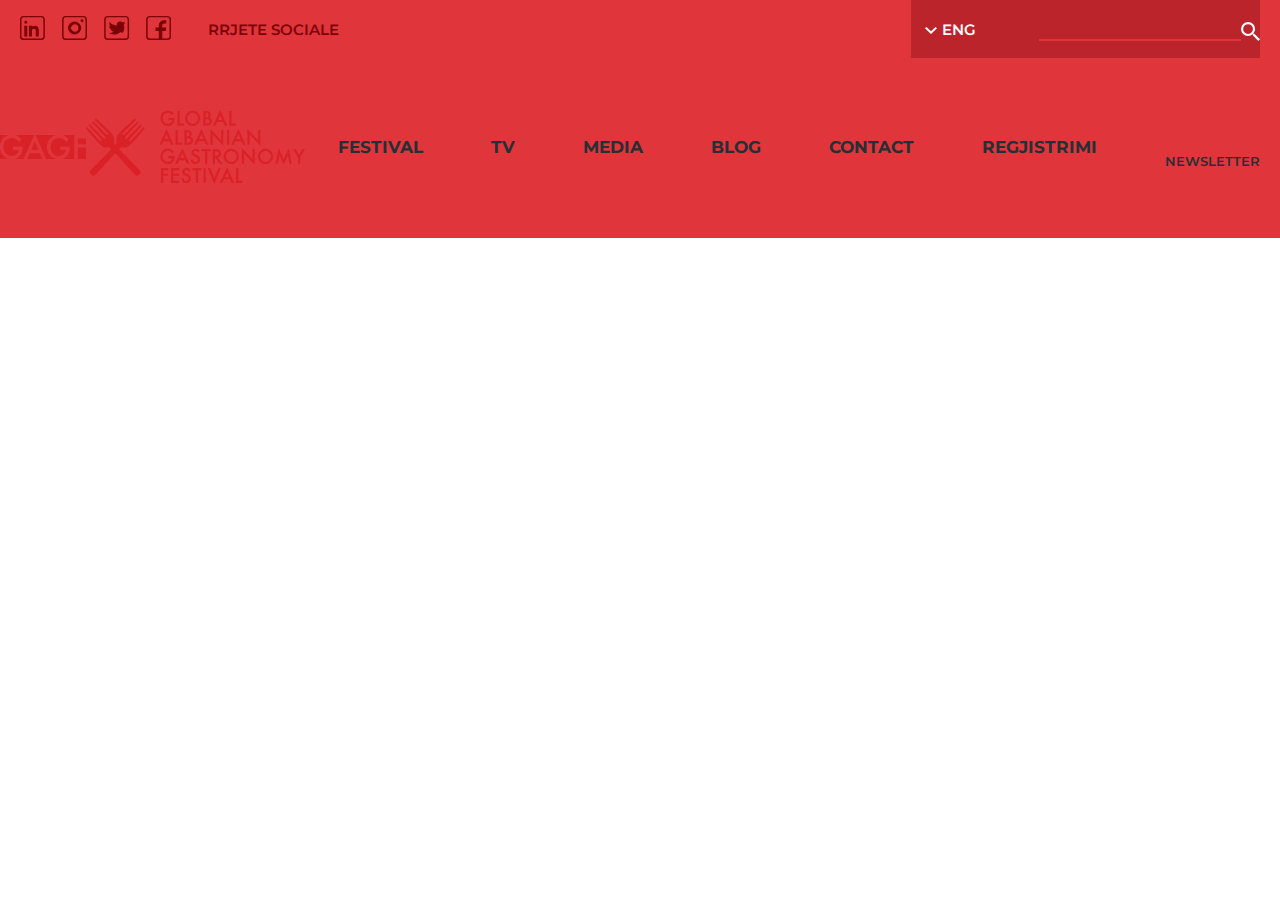
==== index.html @ 4b872e56 "added header" ====
<!DOCTYPE html>
<html>
  <head>
    <meta charset="utf-8" />
    <meta http-equiv="X-UA-Compatible" content="IE=edge" />
    <meta
      name="viewport"
      content="width=device-width, initial-scale=1.0, maximum-scale=1.0, user-scalable=0"
    />
    <title>Gagf</title>
    <link
      href="https://fonts.googleapis.com/css2?family=Montserrat:ital,wght@0,200;0,300;0,400;0,500;0,600;0,700;1,100;1,200;1,300;1,400;1,500;1,600;1,700&display=swap"
      rel="stylesheet"
    />

    <link rel="stylesheet" href="src/css/reset.css" />
    <link rel="stylesheet" href="src/css/grid.css" />
    <link rel="stylesheet" href="src/css/style.css" />
    <link rel="stylesheet" href="src/css/responsive.css" />
  </head>

  <body>
    <!-- BEGIN HEADER -->
    <header id="header" class="main_header">
      <div class="topheader">
        <div class="container">
          <div class="header_top">
            <div class="header_wrapper">
              <div class="header_left">
                <a href="#"><img src="src/images/icons-social.svg" alt="" /></a>
                <h3>RRJETE SOCIALE</h3>
              </div>
              <div class="header_right">
                <a href="#" class="">
                  <div class="header__right-dropdown">
                  <img
                    class="header__bottomarrow"
                    src="./src/images/icon-bottomarrow.svg"
                    alt=""
                  />
                  </a>
                  <!-- <div class="dropdown_lang">
                    <a href="">ALB</a>
                    <a href="">ALB</a>
                    <a href="">ALB</a>
                  </div> -->
              </div>
                <h3>ENG</h3>
                <div class="header__search">
                  <input type="text" placeholder="" class="input__search" />
                  <img src="./src/images/icon-search.svg" alt="" />
                </div>
              </div>
            </div>
          </div>
        </div>
        <div class="headerWrap">
          <a href="#"><img src="./src/images/logo1.svg" class="log1" alt="" /></a>
          <a href="#"><img src="./src/images/logo2.svg" class="log2" alt="" /></a>
          <nav class="nav_wrapper">
            <ul>
              <a href="index.html" class="li__items"><li>FESTIVAL</li></a>
              <a href="#" class="li__items"><li>TV</li></a>
              <a href="#" class="li__items"><li>MEDIA</li></a>
              <a href="blog.html" class="li__items"><li>BLOG</li></a>
              <a href="contact.html" class="li__items"><li>CONTACT</li></a>
              <a href="#" class="li__items"><li>REGJISTRIMI</li></a>
              <a href="#" class="newsletter_tag"
                ><li>
                  <span><img src="./src/images/icon-envelope.svg" alt="" /></span
                  >NEWSLETTER
                </li></a
              >
            </ul>
          </nav>
        </div>
    </header>
    <!-- END HEADER -->
    <!-- BEGIN MAIN -->
    <main id="main" class="main_content">
      <div class="mainWrap"></div>
    </main>
    <!-- END MAIN -->
    <!-- BEGIN FOOTER -->
    <footer id="footer" class="main_footer">
      <div class="footerWrap"></div>
    </footer>
    <!-- END FOOTER -->
    <!-- SCRIPTS -->
    <script src="src/js/main.js" type="text/javascript"></script>
  </body>
</html>
---- src/css/grid.css ----
body,
input,
select,
option textarea {
  font-family: 'Montserrat', sans-serif;
  font-size: 14px;
  color: #262f36;
}
.container {
  width: 100%;
  max-width: 1390px;
  margin: 0 auto;
  padding: 0 20px;
}
.column-1,
.column-2,
.column-3,
.column-4,
.column-5,
.column-6,
.column-7,
.column-8,
.column-9,
.column-10,
.column-11,
.column-12 {
  float: left;
  padding: 0 20px;
  min-height: 1px;
}
.column-1 {
  width: 8.33333%;
}
.column-2 {
  width: 16.66667%;
}
.column-3 {
  width: 25%;
}
.column-4 {
  width: 33.33333%;
}
.column-5 {
  width: 41.66667%;
}
.column-6 {
  width: 50%;
}
.column-7 {
  width: 58.33333%;
}
.column-8 {
  width: 66.66667%;
}
.column-9 {
  width: 75%;
}
.column-10 {
  width: 83.33333%;
}
.column-11 {
  width: 91.66667%;
}
.column-12 {
  width: 100%;
}
---- src/css/style.css ----
a {
  color: inherit;
  text-decoration: none;
}
.block_section {
  width: 100%;
  float: left;
  clear: both;
}
/*  HEADER */
.topheader {
  background-color: #e0353b;
}
.header_top {
  background-color: #e0353b;
}
.header_wrapper {
  display: -webkit-box;
  display: -ms-flexbox;
  display: flex;
  height: 58px;
  -webkit-box-pack: justify;
  -ms-flex-pack: justify;
  justify-content: space-between;
}
.header_left {
  display: -webkit-box;
  display: -ms-flexbox;
  display: flex;
  -webkit-box-align: center;
  -ms-flex-align: center;
  align-items: center;
}
.header_left h3 {
  font-size: 15px;
  font-weight: 600;
  color: #7b0308;
  margin-left: 37px;
}
.header_right {
  background-color: #ba242a;
  display: -webkit-box;
  display: -ms-flexbox;
  display: flex;
  -webkit-box-align: center;
  -ms-flex-align: center;
  align-items: center;
}
.header__bottomarrow {
  margin-left: 14px;
  margin-right: 5px;
}
/* .dropdown_lang a {
    border: 1px solid;
    display: flex;
    padding: 10px;
    border-radius: 20px;
    margin-bottom: 10px;
  } */
.header_right h3 {
  font-size: 15px;
  font-weight: 600;
  color: #fff;
}
.header__search {
  margin-left: 63px;
  display: -webkit-box;
  display: -ms-flexbox;
  display: flex;
}
.input__search {
  border: none;
  background-color: transparent;
  border-bottom: 2px solid;
  border-color: #e0353b;
  outline: 0;
  color: #fff;
}
.header__search img {
  margin-top: 5px;
}
.headerWrap {
  max-width: 1920px;
  margin: 0 auto;
  position: relative;
  display: -webkit-box;
  display: -ms-flexbox;
  display: flex;
  width: 100%;
  -webkit-box-align: center;
  -ms-flex-align: center;
  align-items: center;
  height: 180px;
}
.log2 {
  margin-right: 232px;
}
.nav_wrapper ul {
  display: -webkit-box;
  display: -ms-flexbox;
  display: flex;
  width: 100%;
  -webkit-box-pack: center;
  -ms-flex-pack: center;
  justify-content: center;
  -webkit-box-align: center;
  -ms-flex-align: center;
  align-items: center;
}
.li__items li {
  margin-right: 28px;
  font-size: 17px;
  font-weight: 700;
  -webkit-transition: all 0.3s;
  -o-transition: all 0.3s;
  transition: all 0.3s;
  border: 1px solid;
  border-color: #e0353b;
  padding: 15px 20px;
  border: none;
}
.newsletter_tag li {
  margin-right: 0;
  font-size: 13px;
  font-weight: 600;
  padding: 15px 20px;
}
.nav_wrapper li:hover {
  border: 1px solid;
  color: #e0353b;
}
.nav_wrapper li span {
  display: -webkit-box;
  display: -ms-flexbox;
  display: flex;
  width: 100%;
  margin-left: 30px;
}
---- src/css/responsive.css ----
/* This media query is used only for mobile devices */
@media only screen and (max-width: 767px) {
  .column-mob-1 {
    width: 8.33333%;
  }
  .column-mob-2 {
    width: 16.66667%;
  }
  .column-mob-3 {
    width: 25%;
  }
  .column-mob-4 {
    width: 33.33333%;
  }
  .column-mob-5 {
    width: 41.66667%;
  }
  .column-mob-6 {
    width: 50%;
  }
  .column-mob-7 {
    width: 58.33333%;
  }
  .column-mob-8 {
    width: 66.66667%;
  }
  .column-mob-9 {
    width: 75%;
  }
  .column-mob-10 {
    width: 83.33333%;
  }
  .column-mob-11 {
    width: 91.66667%;
  }
  .column-mob-12 {
    width: 100%;
  }
  
}
/* This media query is used only for small tablet devices */
@media only screen and (min-width: 768px) and (max-width: 990px) {
  .column-tab-1 {
    width: 8.33333%;
  }
  .column-tab-2 {
    width: 16.66667%;
  }
  .column-tab-3 {
    width: 25%;
  }
  .column-tab-4 {
    width: 33.33333%;
  }
  .column-tab-5 {
    width: 41.66667%;
  }
  .column-tab-6 {
    width: 50%;
  }
  .column-tab-7 {
    width: 58.33333%;
  }
  .column-tab-8 {
    width: 66.66667%;
  }
  .column-tab-9 {
    width: 75%;
  }
  .column-tab-10 {
    width: 83.33333%;
  }
  .column-tab-11 {
    width: 91.66667%;
  }
  .column-tab-12 {
    width: 100%;
  }
  
}
/* This media query is used only for big tablet devices */
@media only screen and (min-width: 991px) and (max-width: 1199px) {
  .column-tablet-big-1 {
    width: 8.33333%;
  }
  .column-tablet-big-2 {
    width: 16.66667%;
  }
  .column-tablet-big-3 {
    width: 25%;
  }
  .column-tablet-big-4 {
    width: 33.33333%;
  }
  .column-tablet-big-5 {
    width: 41.66667%;
  }
  .column-tablet-big-6 {
    width: 50%;
  }
  .column-tablet-big-7 {
    width: 58.33333%;
  }
  .column-tablet-big-8 {
    width: 66.66667%;
  }
  .column-tablet-big-9 {
    width: 75%;
  }
  .column-tablet-big-10 {
    width: 83.33333%;
  }
  .column-tablet-big-11 {
    width: 91.66667%;
  }
  .column-tablet-big-12 {
    width: 100%;
  }
}
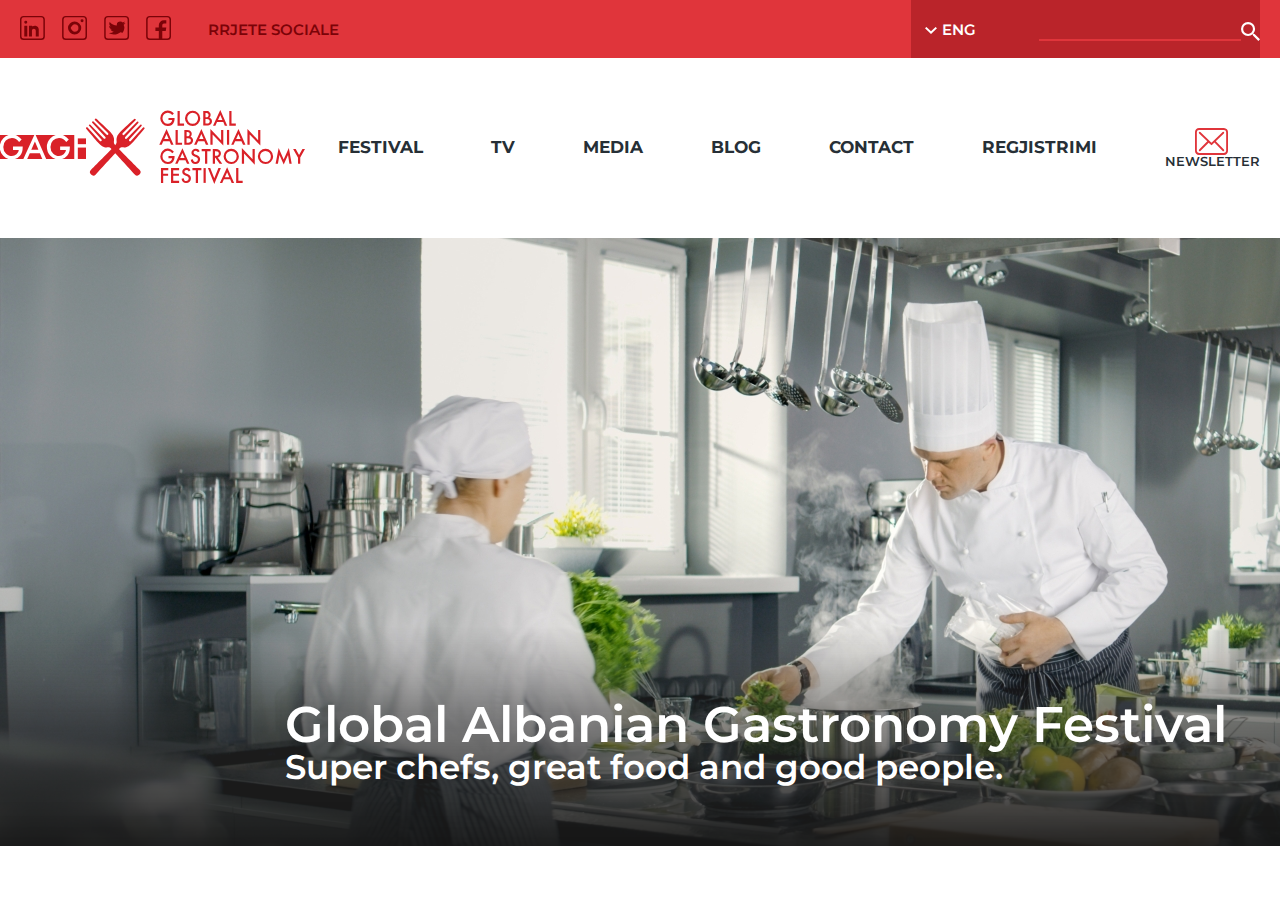
==== commit a2de11f8: "added section of banner" ====
--- a/index.html
+++ b/index.html
@@ -54,6 +54,7 @@
             </div>
           </div>
         </div>
+      </div>
         <div class="headerWrap">
           <a href="#"><img src="./src/images/logo1.svg" class="log1" alt="" /></a>
           <a href="#"><img src="./src/images/logo2.svg" class="log2" alt="" /></a>
@@ -78,7 +79,19 @@
     <!-- END HEADER -->
     <!-- BEGIN MAIN -->
     <main id="main" class="main_content">
-      <div class="mainWrap"></div>
+      <div class="mainWrap">
+        <section class="block_section banner">
+          <div class="banner_wrapper">
+            <div class="photo">
+              <img src="./src/images/gradient.png" class="gradient" alt="" />
+            </div>
+            <div class="title__wrapper">
+              <h1>Global Albanian Gastronomy Festival</h1>
+              <h3>Super chefs, great food and good people.</h3>
+            </div>
+          </div>
+        </section>
+      </div>
     </main>
     <!-- END MAIN -->
     <!-- BEGIN FOOTER -->
--- a/src/css/style.css
+++ b/src/css/style.css
@@ -136,3 +136,33 @@
   width: 100%;
   margin-left: 30px;
 }
+.banner_wrapper {
+  max-width: 1920px;
+  margin: 0 auto;
+  width: 100%;
+  position: relative;
+}
+.photo {
+  background-image: url(../images/banner.jpg);
+  background-repeat: no-repeat;
+  height: 608px;
+}
+.gradient {
+  position: absolute;
+  bottom: 0;
+}
+.title__wrapper {
+  position: absolute;
+  bottom: 62px;
+  left: 285px;
+}
+.title__wrapper h1 {
+  font-size: 50px;
+  font-weight: 600;
+  color: #fff;
+}
+.title__wrapper h3 {
+  font-size: 34px;
+  font-weight: 600;
+  color: #fff;
+}
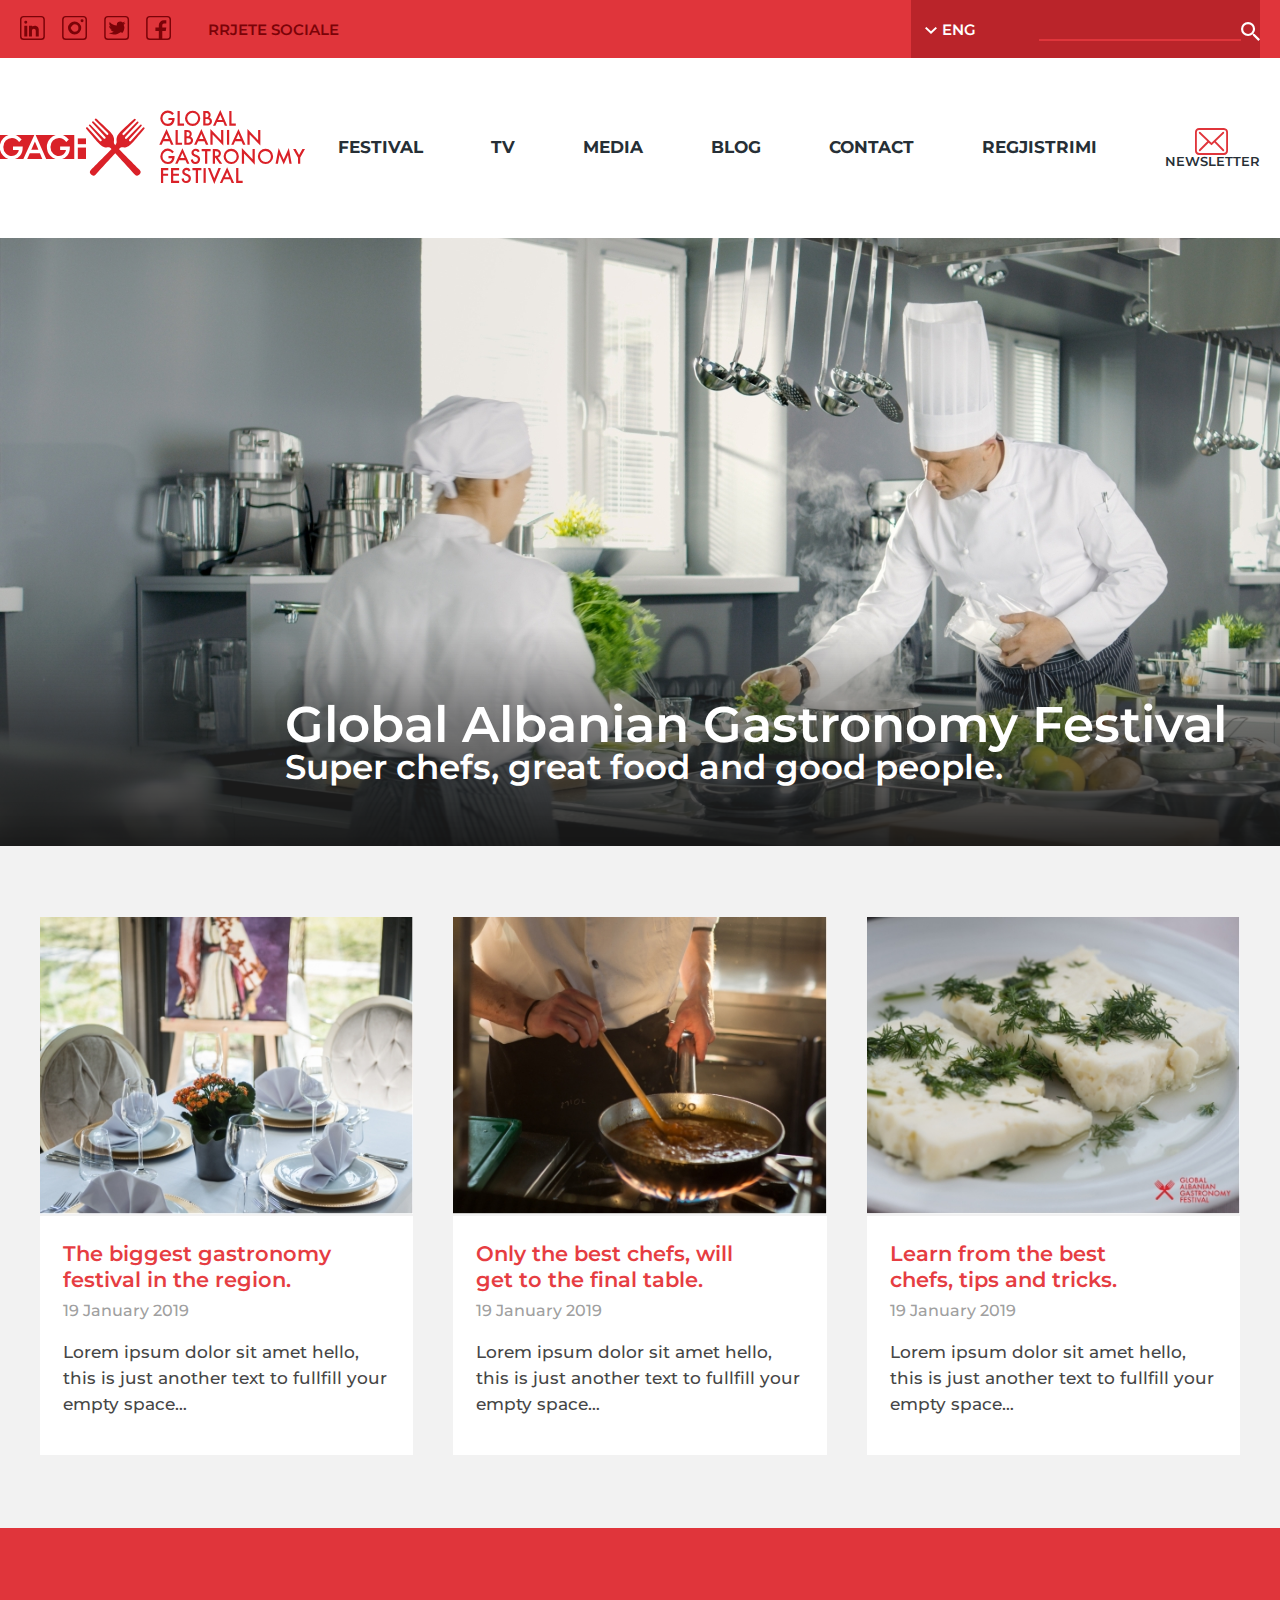
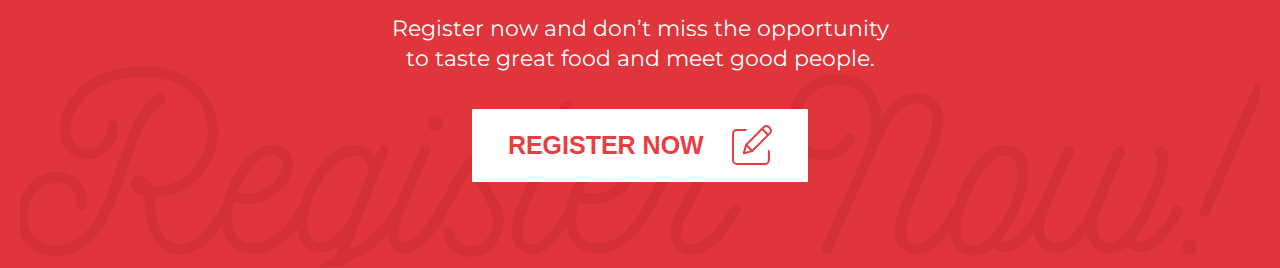
==== commit 645d214a: "added 2 section for boxes and morenews" ====
--- a/index.html
+++ b/index.html
@@ -91,6 +91,75 @@
             </div>
           </div>
         </section>
+        <section class="block_section boxes_section">
+          <div class="container">
+            <div class="row">
+              <div class="column-4">
+                <div class="box">
+                  <a href="#"
+                    ><img src="./src/images/box1.jpg" alt="" />
+                    <div class="box__content">
+                      <h3>The biggest gastronomy festival in the region.</h3>
+                      <span>19 January 2019</span>
+                      <p>
+                        Lorem ipsum dolor sit amet hello, this is just another
+                        text to fullfill your empty space…
+                      </p>
+                    </div>
+                  </a>
+                </div>
+              </div>
+              <div class="column-4">
+                <div class="box">
+                  <a href="#">
+                    <img src="./src/images/box2.jpg" alt="" />
+                    <div class="box__content">
+                      <h3>Only the best chefs, will get to the final table.</h3>
+                      <span>19 January 2019</span>
+                      <p>
+                        Lorem ipsum dolor sit amet hello, this is just another
+                        text to fullfill your empty space…
+                      </p>
+                    </div>
+                  </a>
+                </div>
+              </div>
+              <div class="column-4">
+                <div class="box">
+                  <a href="#">
+                    <img src="./src/images/box3.jpg" alt="" />
+                    <div class="box__content">
+                      <h3>Learn from the best chefs, tips and tricks.</h3>
+                      <span>19 January 2019</span>
+                      <p>
+                        Lorem ipsum dolor sit amet hello, this is just another
+                        text to fullfill your empty space…
+                      </p>
+                    </div>
+                  </a>
+                </div>
+              </div>
+            </div>
+          </div>
+        </section>
+        <section class="block_section morenews">
+          <div class="container">
+            <div class="news__content">
+              <p>
+                Register now and don’t miss the opportunity to taste great food
+                and meet good people.
+              </p>
+              <button class="register--button">
+                <h2>REGISTER NOW</h2>
+                <img
+                  src="./src/images/icon-register.svg"
+                  class="register--icon"
+                  alt=""
+                />
+              </button>
+            </div>
+          </div>
+        </section>
       </div>
     </main>
     <!-- END MAIN -->
--- a/src/css/style.css
+++ b/src/css/style.css
@@ -166,3 +166,108 @@
   font-weight: 600;
   color: #fff;
 }
+.boxes_section {
+  background: #f2f2f2;
+  padding-top: 71px;
+  padding-bottom: 27px;
+}
+.box {
+  -webkit-transition: all 0.3s ease-in;
+  -o-transition: all 0.3s ease-in;
+  transition: all 0.3s ease-in;
+  margin-bottom: 46px;
+}
+.box:hover {
+  -webkit-transform: scale(1.1);
+  -ms-transform: scale(1.1);
+  transform: scale(1.1);
+}
+.box__content {
+  background-color: #fff;
+  padding-left: 23px;
+  padding-top: 25px;
+}
+.box__content h3 {
+  font-size: 21px;
+  padding-right: 79px;
+  color: #e63d42;
+  line-height: 26px;
+  font-weight: 600;
+  font-size: 21px;
+  padding-bottom: 10px;
+}
+.box__content span {
+  color: #a0a0a0;
+  font-size: 16px;
+  font-weight: 500;
+  padding-bottom: 20px;
+}
+.box__content p {
+  font-size: 17px;
+  font-weight: 500;
+  line-height: 26px;
+  padding-top: 20px;
+  color: #464646;
+  padding-right: 18.8px;
+  padding-bottom: 38px;
+}
+.morenews {
+  background: #e0353b;
+}
+.news__content {
+  background-image: url(../images/register.svg);
+  height: 340px;
+  background-position: center;
+  display: -webkit-box;
+  display: -ms-flexbox;
+  display: flex;
+  -webkit-box-orient: vertical;
+  -webkit-box-direction: normal;
+  -ms-flex-direction: column;
+  flex-direction: column;
+  -webkit-box-align: center;
+  -ms-flex-align: center;
+  align-items: center;
+  -webkit-box-pack: center;
+  -ms-flex-pack: center;
+  justify-content: center;
+}
+.news__content p {
+  font-size: 22px;
+  font-weight: 400;
+  line-height: 30px;
+  color: #fff;
+  width: 518px;
+  text-align: center;
+}
+.news__content button {
+  background: #fff;
+  width: 336px;
+  font-size: 25px;
+  height: 73px;
+  margin-top: 35px;
+  font-weight: 700;
+  display: flex;
+  color: #e73d43;
+  -webkit-box-pack: center;
+  -ms-flex-pack: center;
+  justify-content: center;
+  -webkit-box-align: center;
+  -ms-flex-align: center;
+  align-items: center;
+  outline: 0;
+  border: none;
+  -webkit-transition: all 0.3s ease-in-out;
+  -o-transition: all 0.3s ease-in-out;
+  transition: all 0.3s ease-in-out;
+}
+.register--button h2 {
+  font-size: 25px;
+  font-weight: 700px;
+  margin-right: 28px;
+}
+.news__content button:hover {
+  border: 1px solid black;
+  outline: 1;
+  cursor: pointer;
+}
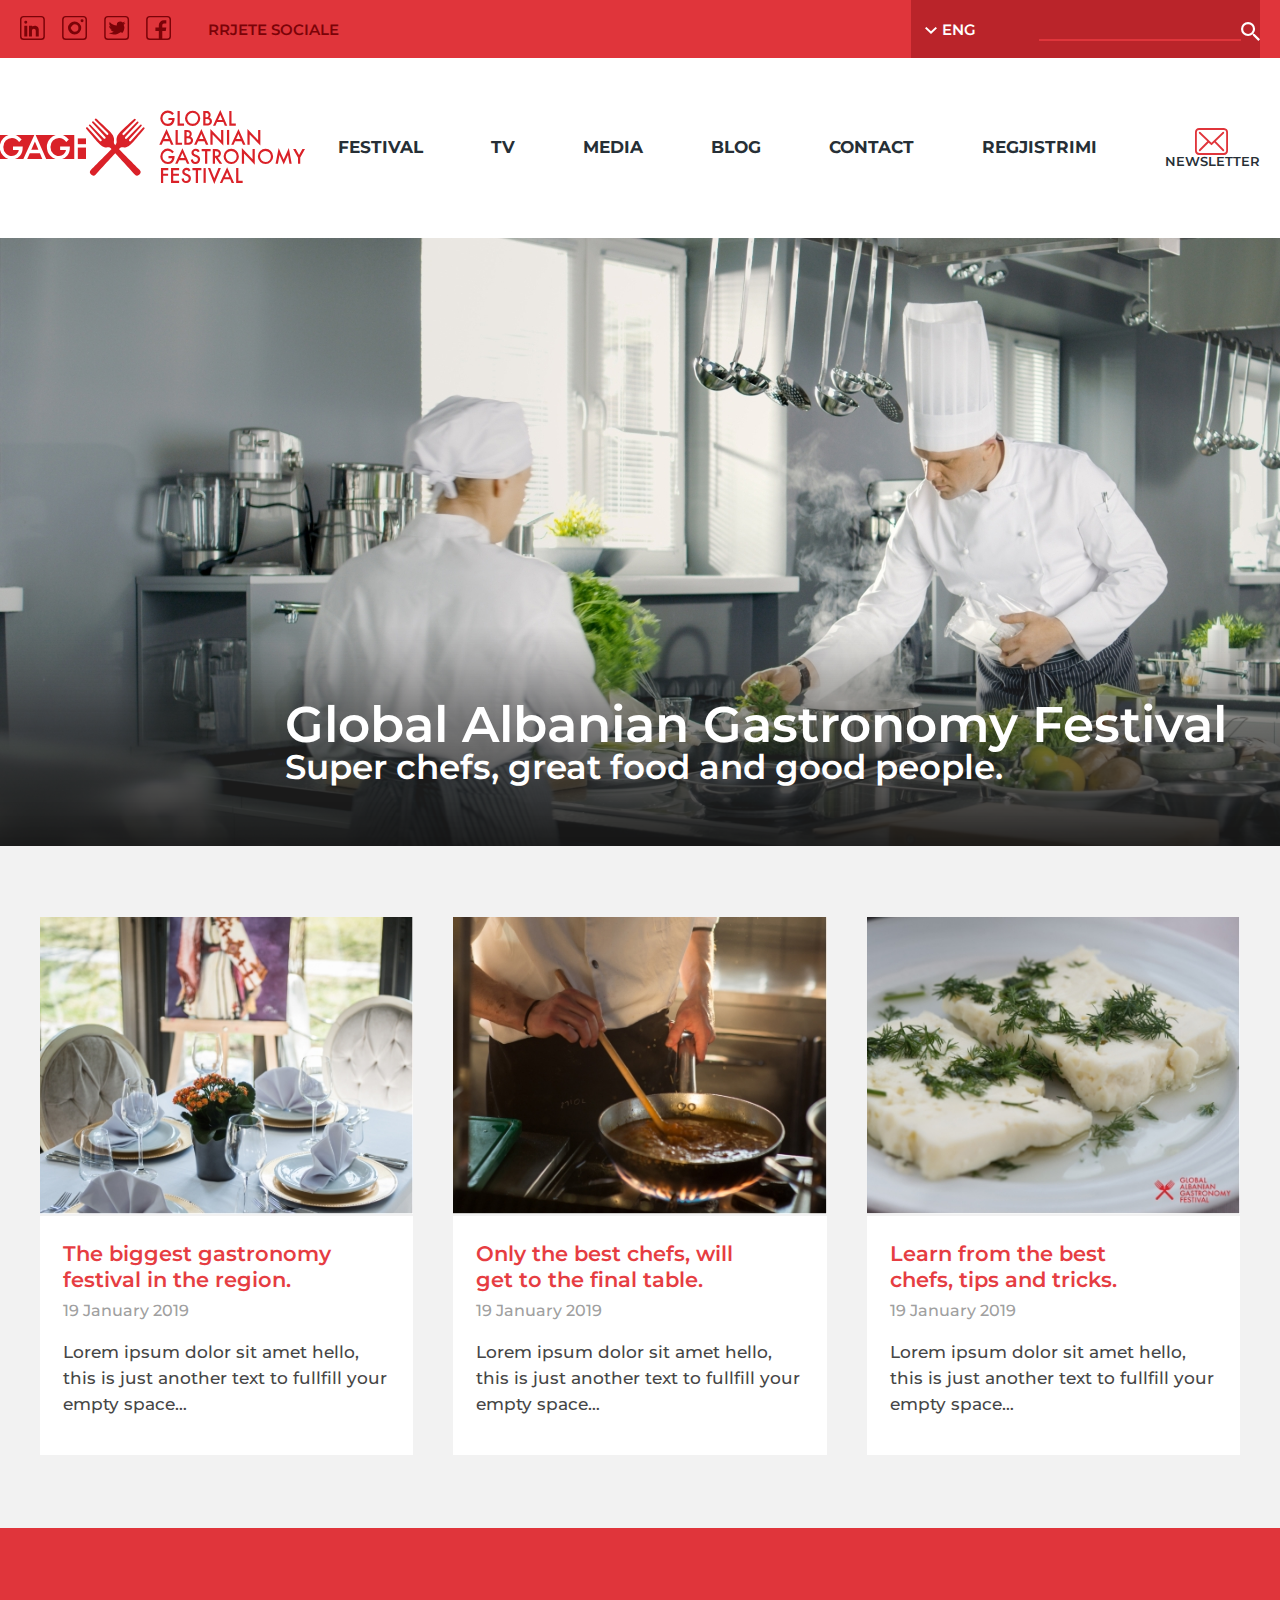
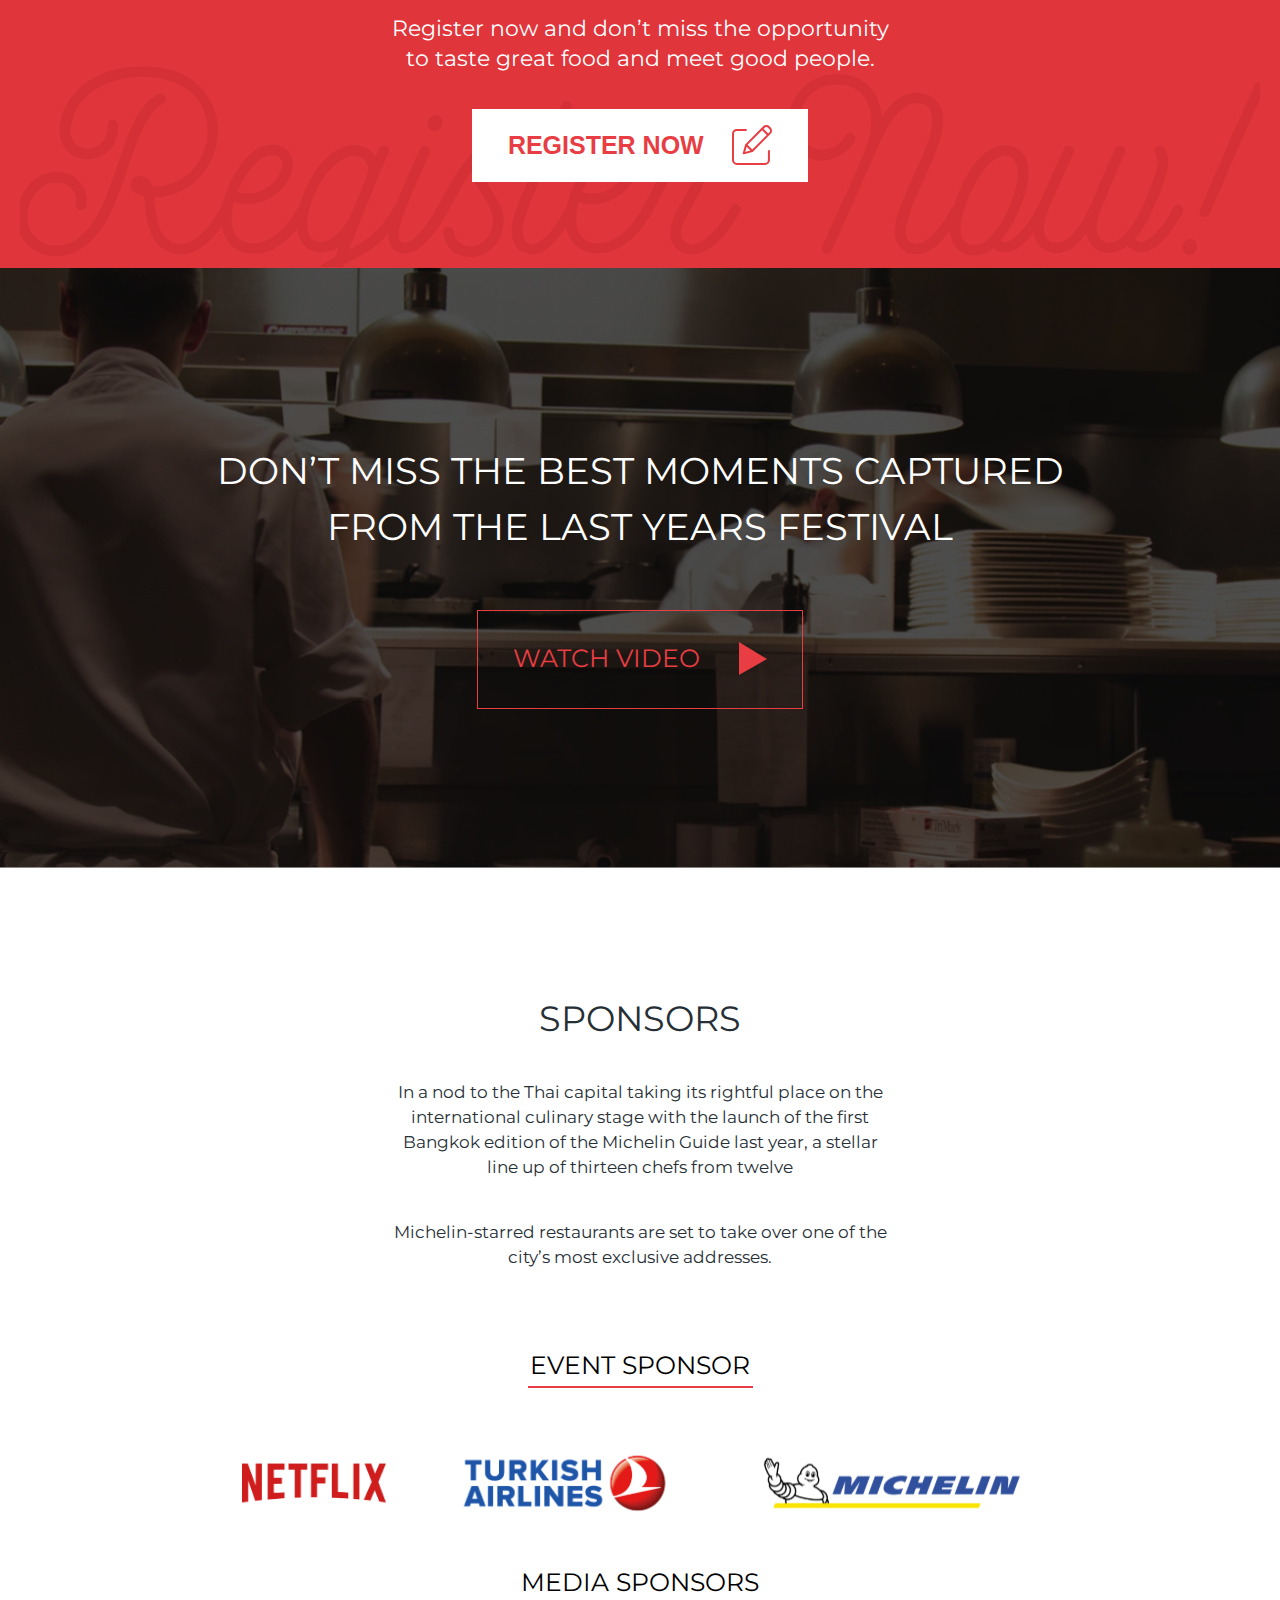
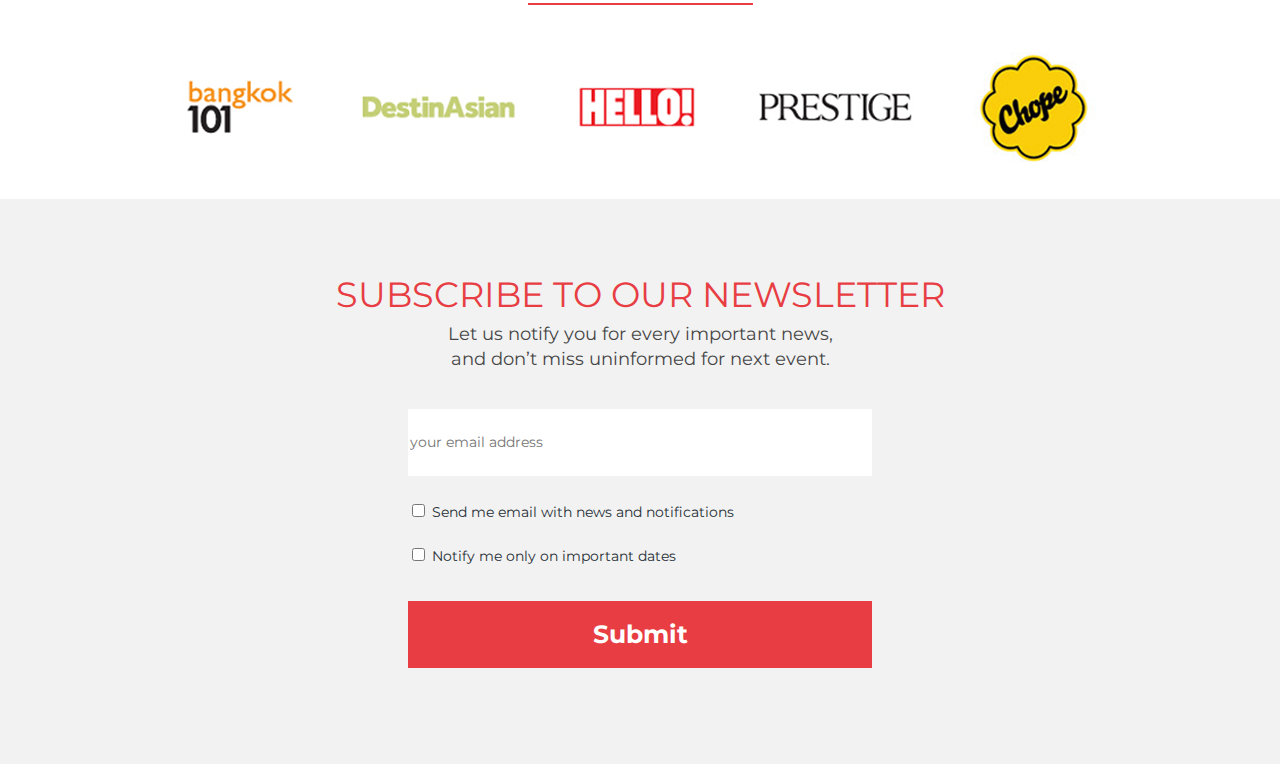
==== commit efda9467: "added 3 section videonews,sponsors and contact" ====
--- a/index.html
+++ b/index.html
@@ -160,6 +160,88 @@
             </div>
           </div>
         </section>
+        <section class="block_section videonews">
+          <div class="container">
+            <div class="news_video">
+              <h4>
+                DON’T MISS THE BEST MOMENTS CAPTURED FROM THE LAST YEARS
+                FESTIVAL
+              </h4>
+              <a href="#" class="news__video--button"
+                >WATCH VIDEO <img src="./src/images/icon-rightarrow.svg" alt=""
+              /></a>
+            </div>
+          </div>
+        </section>
+        <section class="block_section sponsors">
+          <div class="container">
+            <div class="sponsors_wrapper">
+              <div class="sponsors__content">
+                <h1>SPONSORS</h1>
+                <p>
+                  In a nod to the Thai capital taking its rightful place on the
+                  international culinary stage with the launch of the first
+                  Bangkok edition of the Michelin Guide last year, a stellar
+                  line up of thirteen chefs from twelve
+                </p>
+                <p>
+                  Michelin-starred restaurants are set to take over one of the
+                  city’s most exclusive addresses.
+                </p>
+              </div>
+              <div class="sponsors__event">
+                <h2>EVENT SPONSOR <span></span></h2>
+                <div class="sponsors__event--logos">
+                  <img src="./src/images/icons-netflix.svg" alt="" />
+                  <img src="./src/images/icons-turkish.svg" alt="" />
+                  <img src="./src/images/icons-mishelin.svg" alt="" />
+                </div>
+                <h2>MEDIA SPONSORS <span></span></h2>
+                <div class="sponsors__event--logos">
+                  <img src="./src/images/icons-sponsors.svg" alt="" />
+                </div>
+              </div>
+            </div>
+          </div>
+        </section>
+        <section class="block_section contact">
+          <div class="container">
+            <div class="contact_wrapper">
+              <h1>SUBSCRIBE TO OUR NEWSLETTER</h1>
+              <p>
+                Let us notify you for every important news, and don’t miss
+                uninformed for next event.
+              </p>
+              <form action="#">
+                <div class="form__wrapper">
+                  <input
+                    type="email"
+                    placeholder="your email address"
+                    class="form__input--email"
+                  />
+                  <label for="news">
+                    <input type="checkbox" name="news" value="news" id="news" />
+                    Send me email with news and notifications</label
+                  >
+                  <label for="checkbox1">
+                    <input
+                      type="checkbox"
+                      id="checkbox1"
+                      value="checkbox1"
+                      name="checkbox1"
+                    />
+                    Notify me only on important dates</label
+                  >
+                  <input
+                    type="submit"
+                    value="Submit"
+                    class="contact_wrapper--submit"
+                  />
+                </div>
+              </form>
+            </div>
+          </div>
+        </section>
       </div>
     </main>
     <!-- END MAIN -->
--- a/src/css/style.css
+++ b/src/css/style.css
@@ -271,3 +271,206 @@
   outline: 1;
   cursor: pointer;
 }
+.videonews {
+  background: url(../images/videoimage.jpg);
+  background-position: center;
+  background-repeat: no-repeat;
+}
+.news_video {
+  width: 100%;
+  display: -webkit-box;
+  display: -ms-flexbox;
+  display: flex;
+  -webkit-box-orient: vertical;
+  -webkit-box-direction: normal;
+  -ms-flex-direction: column;
+  flex-direction: column;
+  height: 600px;
+  -webkit-box-align: center;
+  -ms-flex-align: center;
+  align-items: center;
+}
+.news_video h4 {
+  font-size: 37px;
+  color: #fff;
+  line-height: 56px;
+  font-weight: 400;
+  text-align: center;
+  width: 852px;
+  margin-top: 175px;
+  margin-bottom: 55px;
+}
+.news__video--button {
+  border: 1px solid #e73d43;
+  font-size: 25px;
+  font-weight: 400;
+  padding: 31px 35px 33px;
+  color: #e73d43;
+  display: -webkit-box;
+  display: -ms-flexbox;
+  display: flex;
+  -webkit-box-pack: center;
+  -ms-flex-pack: center;
+  justify-content: center;
+  -webkit-box-align: center;
+  -ms-flex-align: center;
+  align-items: center;
+  -webkit-transition: all 0.5s ease-in-out;
+  -o-transition: all 0.5s ease-in-out;
+  transition: all 0.5s ease-in-out;
+}
+.news__video--button img {
+  margin-left: 39px;
+}
+.news__video--button:hover {
+  color: #fff;
+  background: red;
+  border: 1px solid transparent;
+}
+.sponsors_wrapper {
+  width: 100%;
+  display: -webkit-box;
+  display: -ms-flexbox;
+  display: flex;
+  -webkit-box-orient: vertical;
+  -webkit-box-direction: normal;
+  -ms-flex-direction: column;
+  flex-direction: column;
+  -webkit-box-align: center;
+  -ms-flex-align: center;
+  align-items: center;
+  -webkit-box-pack: center;
+  -ms-flex-pack: center;
+  justify-content: center;
+}
+.sponsors__content {
+  width: 498px;
+  text-align: center;
+}
+.sponsors__content h1 {
+  font-size: 35px;
+  line-height: 56px;
+  font-weight: 400;
+  margin-top: 123px;
+  margin-bottom: 33px;
+}
+.sponsors__content p {
+  font-size: 17px;
+  font-weight: 400;
+  line-height: 25px;
+}
+.sponsors__content p:last-child {
+  margin-top: 40px;
+  margin-bottom: 83px;
+}
+.sponsors__event {
+  text-align: center;
+  width: 100%;
+}
+.sponsors__event h2 {
+  font-size: 25px;
+  color: #000000;
+  line-height: 25px;
+  font-weight: 400;
+  display: -webkit-box;
+  display: -ms-flexbox;
+  display: flex;
+  -webkit-box-orient: vertical;
+  -webkit-box-direction: normal;
+  -ms-flex-direction: column;
+  flex-direction: column;
+  -webkit-box-pack: center;
+  -ms-flex-pack: center;
+  justify-content: center;
+  -webkit-box-align: center;
+  -ms-flex-align: center;
+  align-items: center;
+  padding-bottom: 8px;
+}
+.sponsors__event span {
+  width: 225px;
+  height: 2px;
+  background: #e73d43;
+  margin-top: 8px;
+}
+.sponsors__event--logos {
+  display: -webkit-box;
+  display: -ms-flexbox;
+  display: flex;
+  -webkit-box-pack: center;
+  -ms-flex-pack: center;
+  justify-content: center;
+}
+.sponsors__event--logos img {
+  margin-right: 64px;
+}
+.sponsors__event--logos img:last-child {
+  margin-right: 0;
+}
+.contact {
+  background: #f2f2f2;
+}
+.contact_wrapper {
+  width: 100%;
+  display: -webkit-box;
+  display: -ms-flexbox;
+  display: flex;
+  -webkit-box-orient: vertical;
+  -webkit-box-direction: normal;
+  -ms-flex-direction: column;
+  flex-direction: column;
+  -webkit-box-pack: center;
+  -ms-flex-pack: center;
+  justify-content: center;
+  -webkit-box-align: center;
+  -ms-flex-align: center;
+  align-items: center;
+  padding-top: 83px;
+  padding-bottom: 96px;
+}
+.contact_wrapper h1 {
+  font-size: 35px;
+  line-height: 25px;
+  font-weight: 400;
+  color: #e73d43;
+  margin-bottom: 15px;
+}
+.contact_wrapper p {
+  font-size: 18px;
+  line-height: 25px;
+  font-weight: 400;
+  color: #464646;
+  width: 390px;
+  margin-bottom: 37px;
+  text-align: center;
+}
+.form__wrapper {
+  display: -webkit-box;
+  display: -ms-flexbox;
+  display: flex;
+  -webkit-box-orient: vertical;
+  -webkit-box-direction: normal;
+  -ms-flex-direction: column;
+  flex-direction: column;
+}
+.form__wrapper label {
+  padding-top: 25px;
+}
+.form__input--email {
+  background: #fff;
+  outline: 0;
+  border: none;
+  width: 464px;
+  height: 67px;
+  color: #b7b7b7;
+}
+.contact_wrapper--submit {
+  background: #e73d43;
+  border: none;
+  outline: 0;
+  color: #fff;
+  font-size: 25px;
+  font-weight: 700;
+  height: 67px;
+  margin-top: 37px;
+}
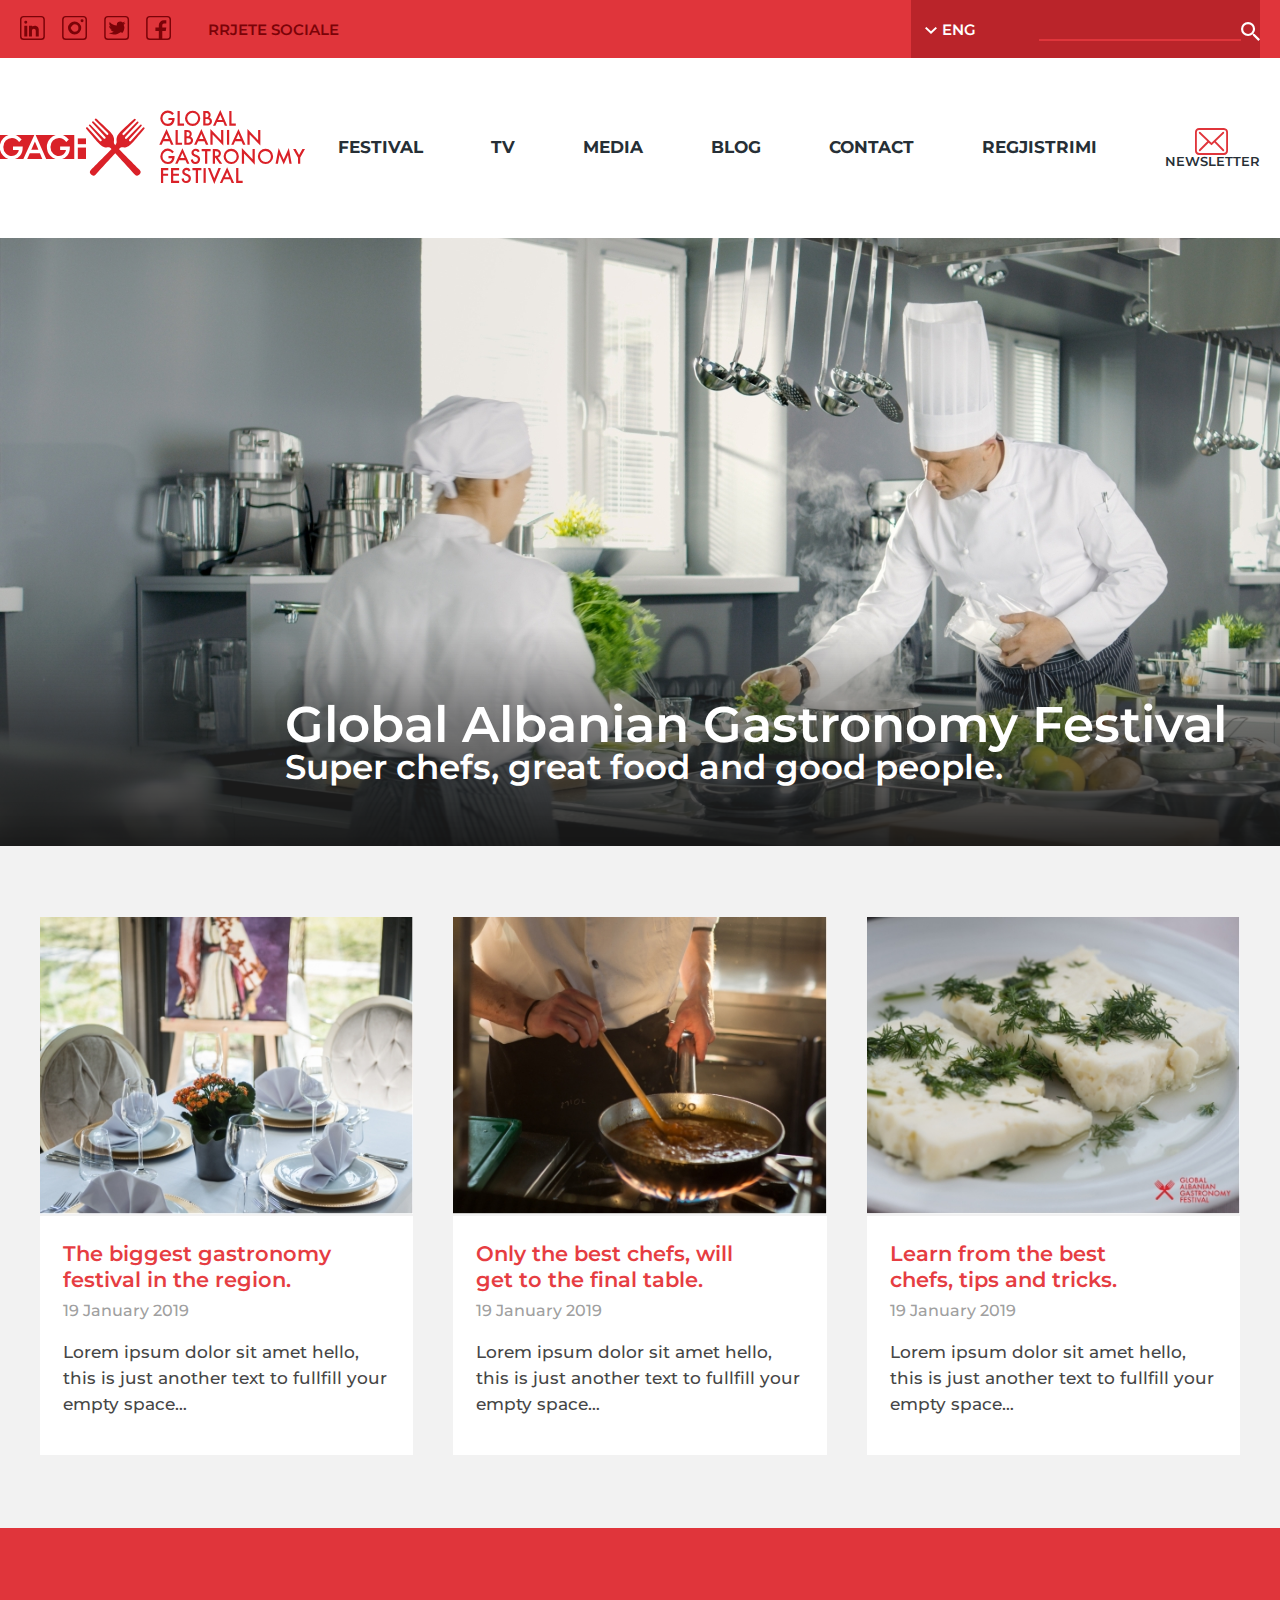
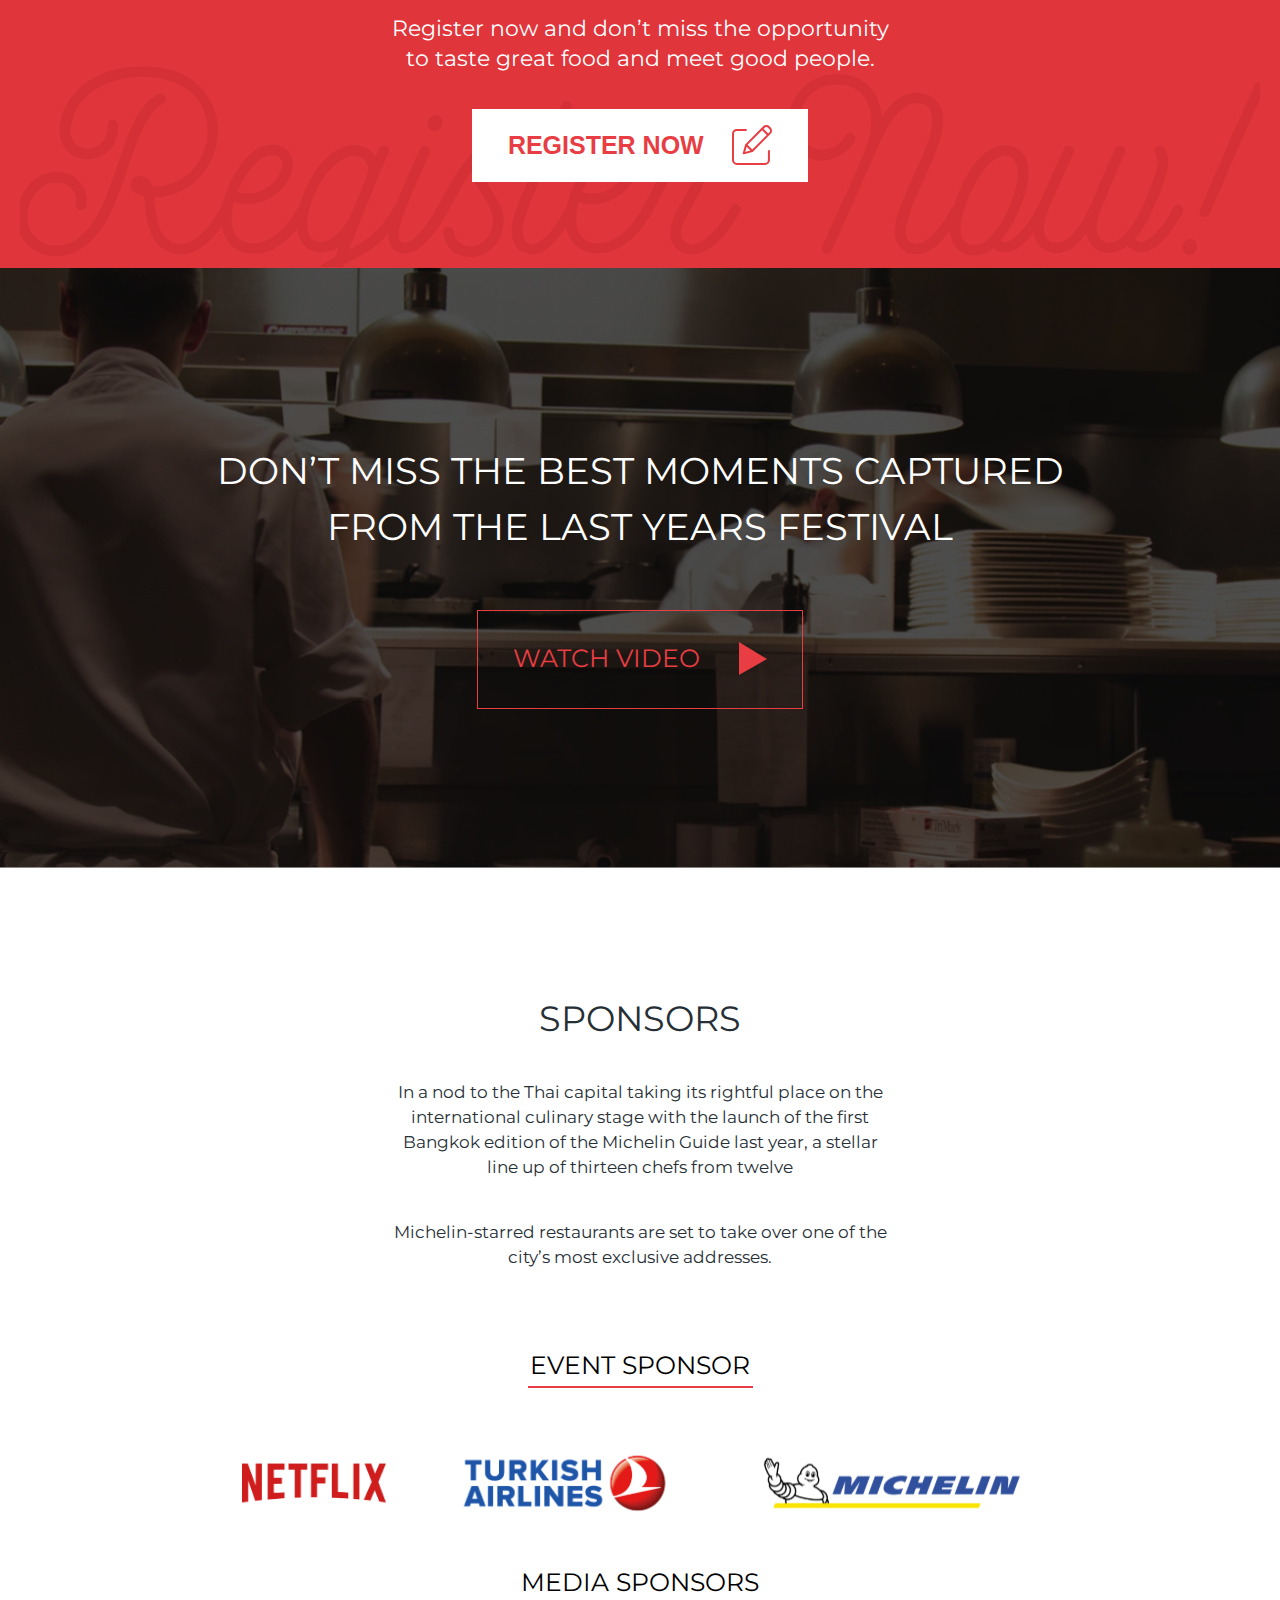
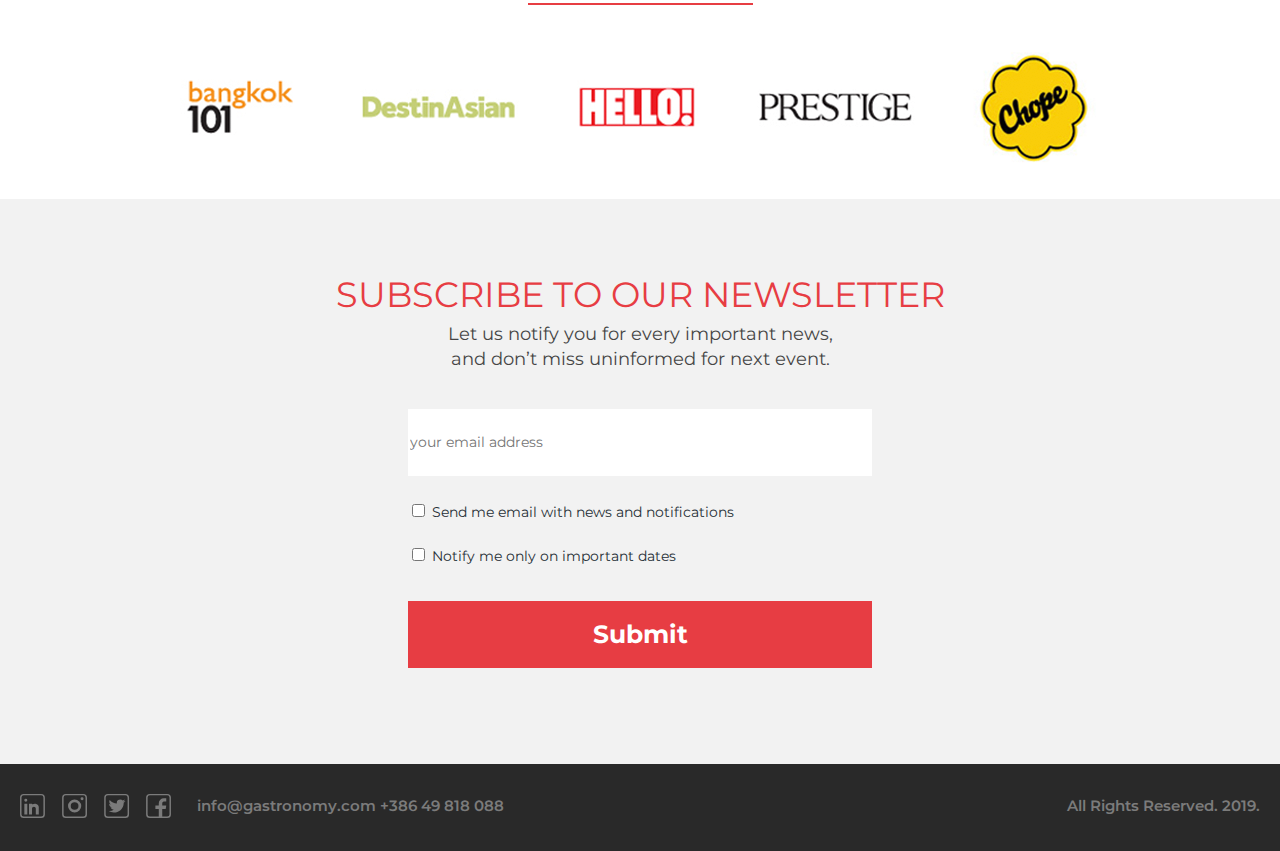
==== commit dcc16284: "added footer to index" ====
--- a/index.html
+++ b/index.html
@@ -247,7 +247,19 @@
     <!-- END MAIN -->
     <!-- BEGIN FOOTER -->
     <footer id="footer" class="main_footer">
-      <div class="footerWrap"></div>
+      <div class="footerWrap">
+        <div class="container">
+          <div class="footer_wrapper">
+            <div class="left__footer">
+              <img src="./src/images/icons-footer.svg" alt="" />
+              <p>info@gastronomy.com +386 49 818 088</p>
+            </div>
+            <div class="right__footer">
+              <p>All Rights Reserved. 2019.</p>
+            </div>
+          </div>
+        </div>
+      </div>
     </footer>
     <!-- END FOOTER -->
     <!-- SCRIPTS -->
--- a/src/css/style.css
+++ b/src/css/style.css
@@ -474,3 +474,44 @@
   height: 67px;
   margin-top: 37px;
 }
+/*  END FOOTER */
+.footerWrap {
+  background-color: #292929;
+  height: 87px;
+}
+.footer_wrapper {
+  display: -webkit-box;
+  display: -ms-flexbox;
+  display: flex;
+  padding-top: 30px;
+}
+.left__footer {
+  display: -webkit-box;
+  display: -ms-flexbox;
+  display: flex;
+  width: 100%;
+  -webkit-box-align: center;
+  -ms-flex-align: center;
+  align-items: center;
+  color: #7b7b7b;
+}
+.left__footer p {
+  font-size: 15px;
+  font-weight: 600;
+  margin-left: 26px;
+}
+.right__footer {
+  display: -webkit-box;
+  display: -ms-flexbox;
+  display: flex;
+  width: 100%;
+  -webkit-box-align: center;
+  -ms-flex-align: center;
+  align-items: center;
+  color: #7b7b7b;
+  -webkit-box-pack: end;
+  -ms-flex-pack: end;
+  justify-content: flex-end;
+  font-size: 15px;
+  font-weight: 600;
+}
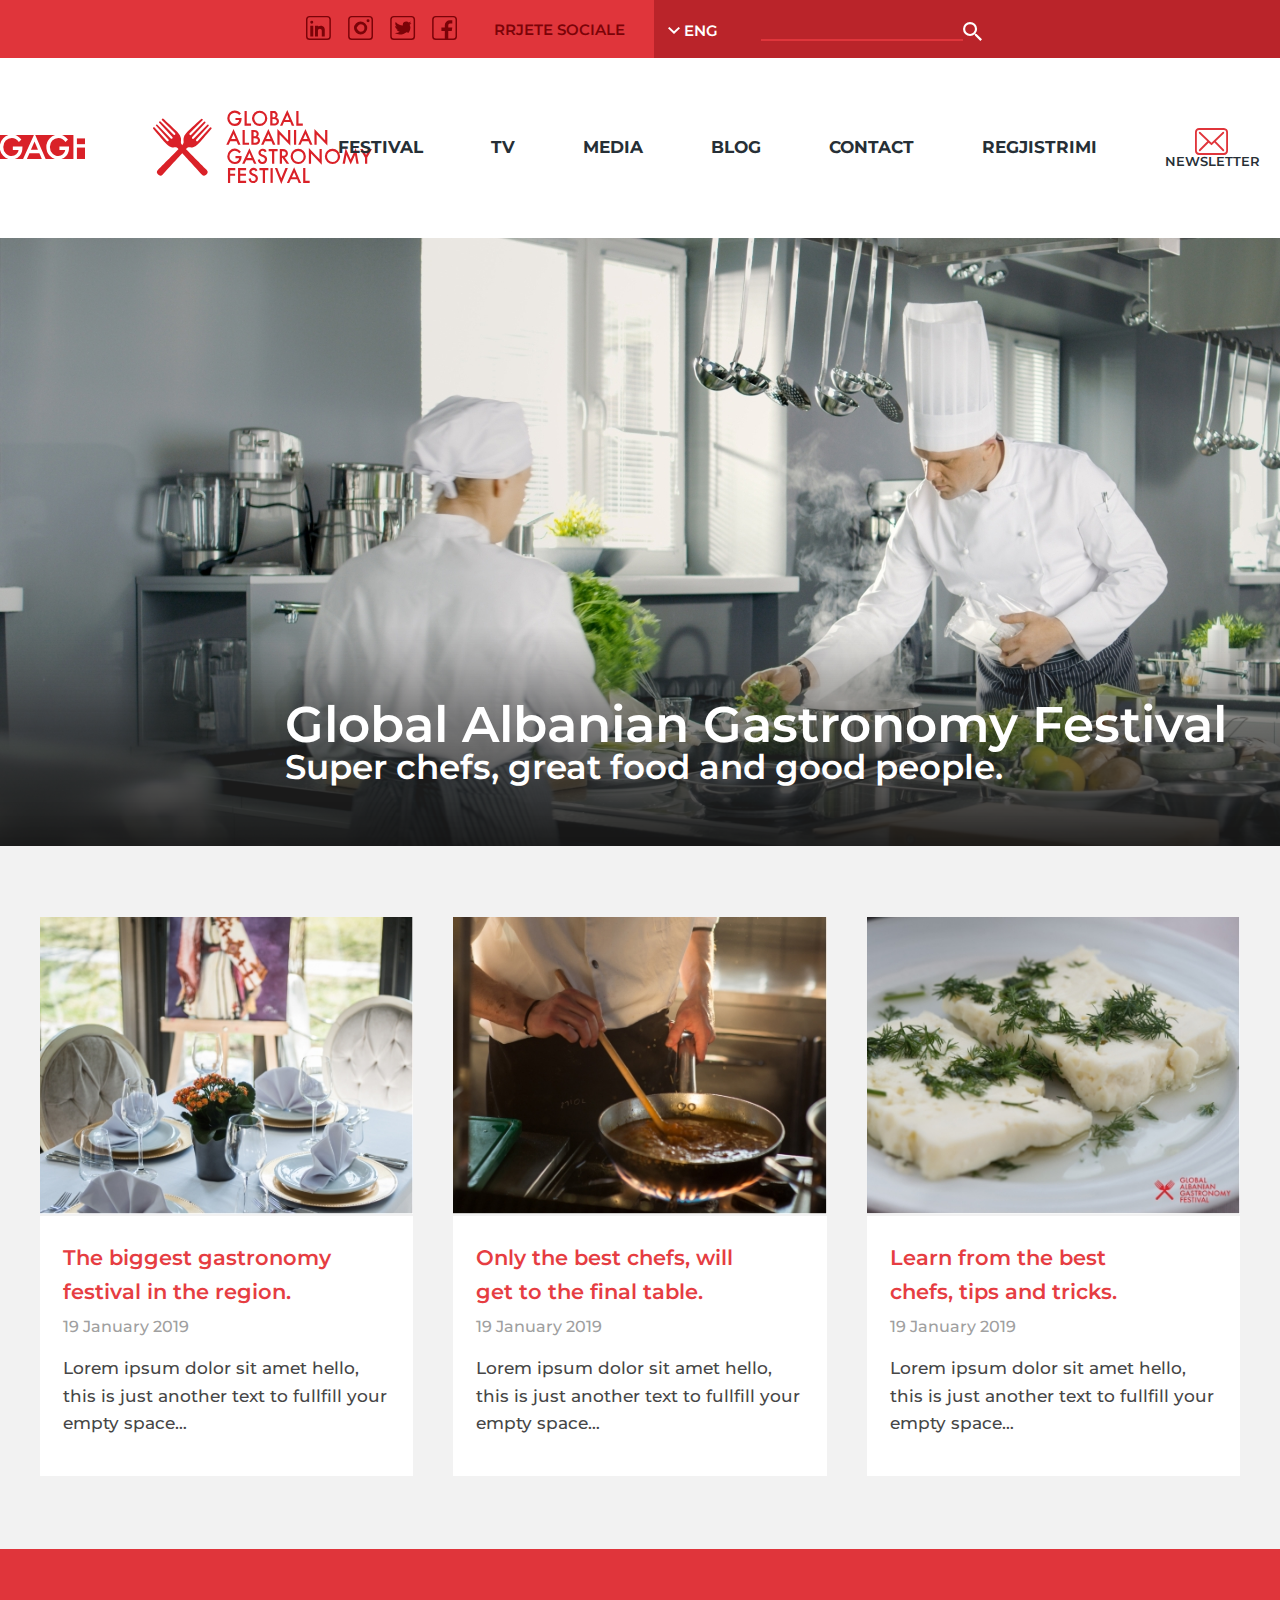
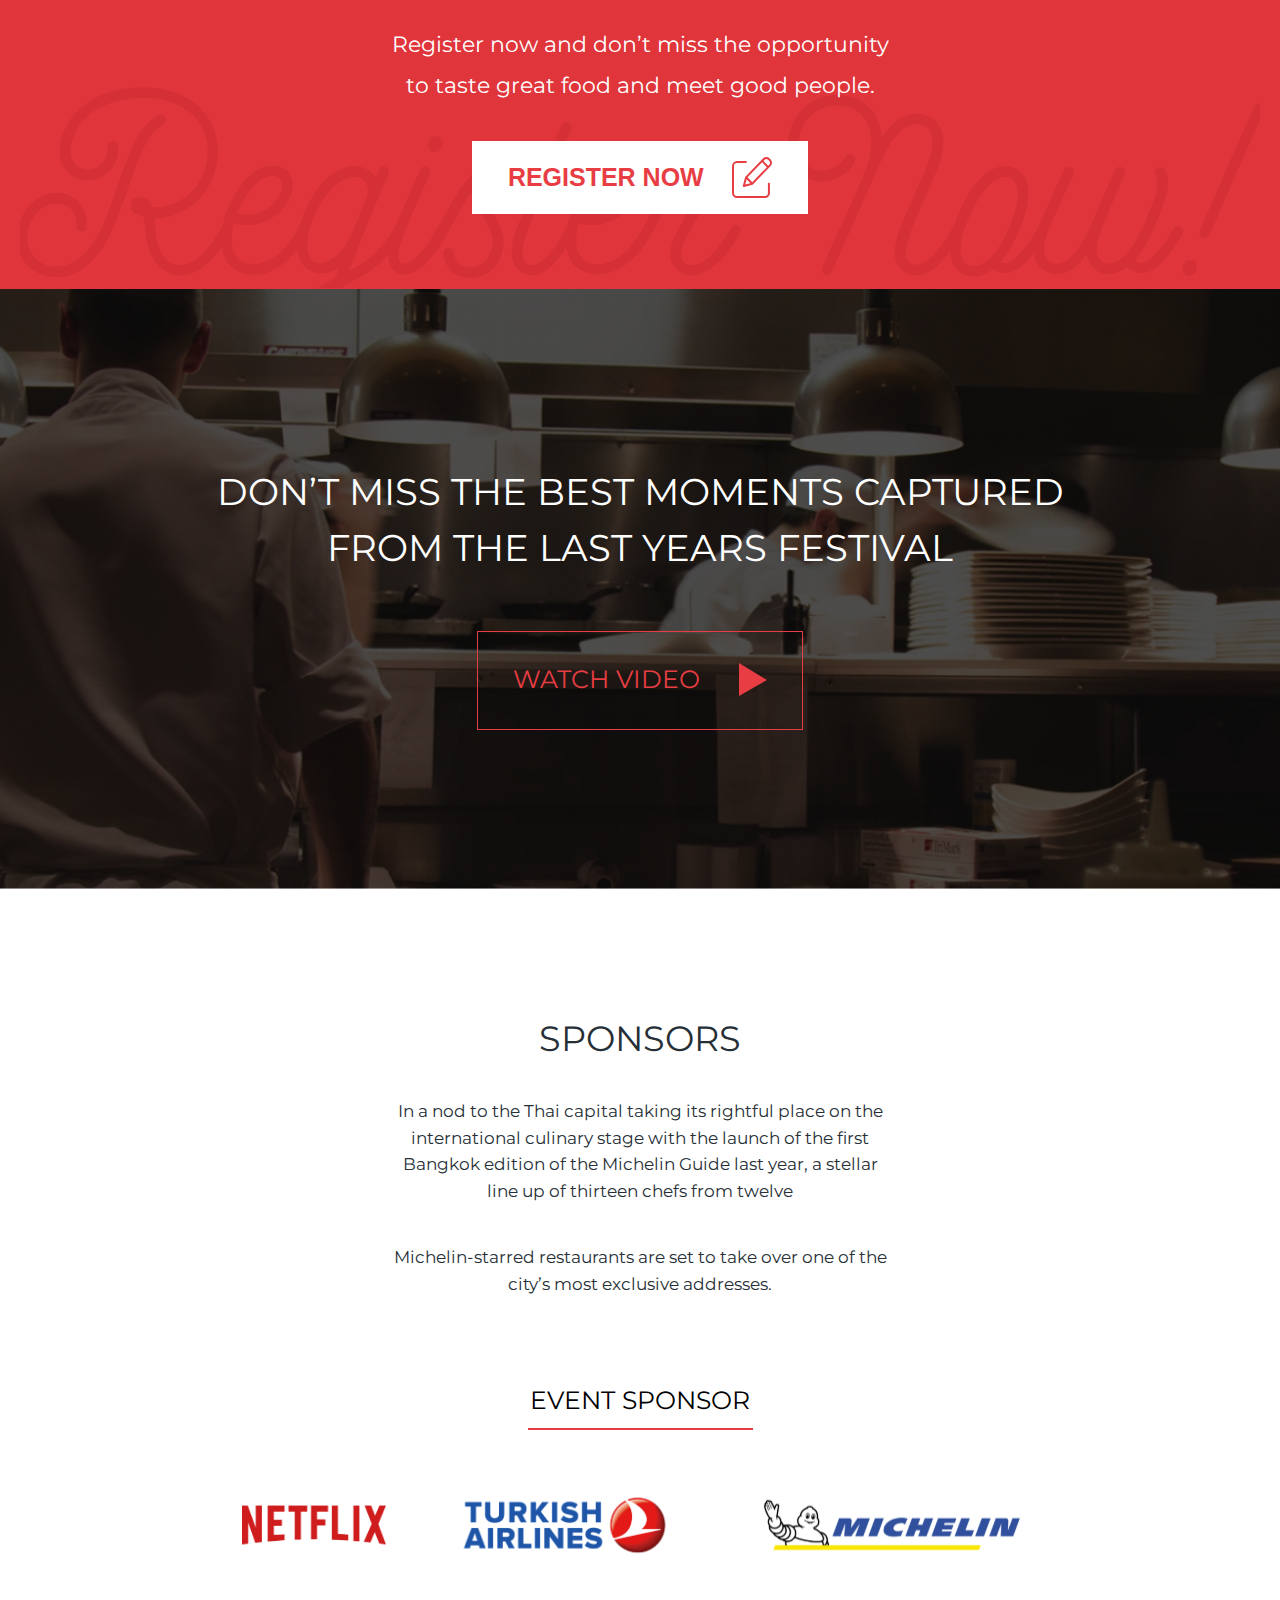
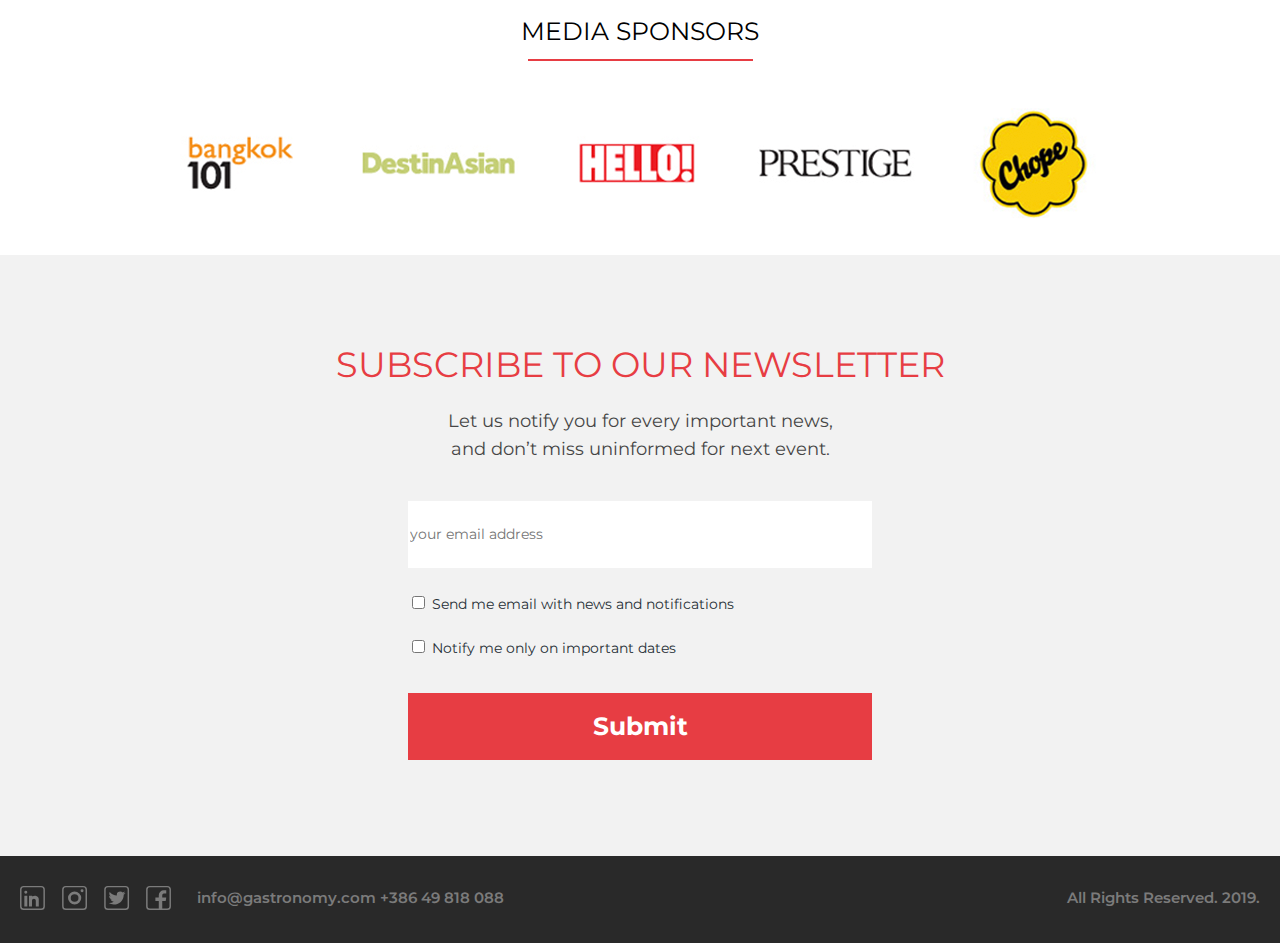
==== commit fd559b48: "fixed header and add responsive for index page" ====
--- a/index.html
+++ b/index.html
@@ -30,28 +30,19 @@
                 <a href="#"><img src="src/images/icons-social.svg" alt="" /></a>
                 <h3>RRJETE SOCIALE</h3>
               </div>
-              <div class="header_right">
-                <a href="#" class="">
-                  <div class="header__right-dropdown">
-                  <img
-                    class="header__bottomarrow"
-                    src="./src/images/icon-bottomarrow.svg"
-                    alt=""
-                  />
-                  </a>
-                  <!-- <div class="dropdown_lang">
-                    <a href="">ALB</a>
-                    <a href="">ALB</a>
-                    <a href="">ALB</a>
-                  </div> -->
-              </div>
-                <h3>ENG</h3>
-                <div class="header__search">
-                  <input type="text" placeholder="" class="input__search" />
-                  <img src="./src/images/icon-search.svg" alt="" />
-                </div>
-              </div>
-            </div>
+            </div>
+          </div>
+        </div>
+        <div class="header_right">
+          <a href="#" class="header_right--arrow">
+            <img
+              class=""
+              src="./src/images/icon-bottomarrow.svg"
+              alt=""
+            /></a>
+          <div class="header__search">
+            <input type="text" placeholder="" class="input__search" />
+            <img src="./src/images/icon-search.svg" alt="" />
           </div>
         </div>
       </div>
@@ -94,7 +85,7 @@
         <section class="block_section boxes_section">
           <div class="container">
             <div class="row">
-              <div class="column-4">
+              <div class="column-4 column-mob-12">
                 <div class="box">
                   <a href="#"
                     ><img src="./src/images/box1.jpg" alt="" />
@@ -109,7 +100,7 @@
                   </a>
                 </div>
               </div>
-              <div class="column-4">
+              <div class="column-4 column-mob-12">
                 <div class="box">
                   <a href="#">
                     <img src="./src/images/box2.jpg" alt="" />
@@ -124,7 +115,7 @@
                   </a>
                 </div>
               </div>
-              <div class="column-4">
+              <div class="column-4 column-mob-12">
                 <div class="box">
                   <a href="#">
                     <img src="./src/images/box3.jpg" alt="" />
--- a/src/css/style.css
+++ b/src/css/style.css
@@ -10,6 +10,7 @@
 /*  HEADER */
 .topheader {
   background-color: #e0353b;
+  display: flex;
 }
 .header_top {
   background-color: #e0353b;
@@ -30,6 +31,7 @@
   -webkit-box-align: center;
   -ms-flex-align: center;
   align-items: center;
+  padding-left: 286px;
 }
 .header_left h3 {
   font-size: 15px;
@@ -45,10 +47,25 @@
   -webkit-box-align: center;
   -ms-flex-align: center;
   align-items: center;
-}
-.header__bottomarrow {
+  padding-right: 317px;
+}
+.header_right--arrow {
+  position: relative;
+  padding-right: 25px;
+}
+.header_right--arrow img {
   margin-left: 14px;
   margin-right: 5px;
+  position: relative;
+}
+.header_right--arrow::after {
+  content: "ENG";
+    position: absolute;
+    top: 10%;
+    left: 30px;
+    font-size: 15px;
+    color: #fff;
+    font-weight: 600;
 }
 /* .dropdown_lang a {
     border: 1px solid;
@@ -93,7 +110,8 @@
   height: 180px;
 }
 .log2 {
-  margin-right: 232px;
+  margin-right: 165px;
+    margin-left: 67.6px;
 }
 .nav_wrapper ul {
   display: -webkit-box;
@@ -191,7 +209,7 @@
   font-size: 21px;
   padding-right: 79px;
   color: #e63d42;
-  line-height: 26px;
+  line-height: 1.625em;
   font-weight: 600;
   font-size: 21px;
   padding-bottom: 10px;
@@ -205,7 +223,7 @@
 .box__content p {
   font-size: 17px;
   font-weight: 500;
-  line-height: 26px;
+  line-height: 1.625em;
   padding-top: 20px;
   color: #464646;
   padding-right: 18.8px;
@@ -235,7 +253,7 @@
 .news__content p {
   font-size: 22px;
   font-weight: 400;
-  line-height: 30px;
+  line-height: 1.875em;
   color: #fff;
   width: 518px;
   text-align: center;
@@ -293,7 +311,7 @@
 .news_video h4 {
   font-size: 37px;
   color: #fff;
-  line-height: 56px;
+  line-height: 1.52em;
   font-weight: 400;
   text-align: center;
   width: 852px;
@@ -349,7 +367,7 @@
 }
 .sponsors__content h1 {
   font-size: 35px;
-  line-height: 56px;
+  line-height: 1.52em;
   font-weight: 400;
   margin-top: 123px;
   margin-bottom: 33px;
@@ -357,7 +375,7 @@
 .sponsors__content p {
   font-size: 17px;
   font-weight: 400;
-  line-height: 25px;
+  line-height: 1.563em;
 }
 .sponsors__content p:last-child {
   margin-top: 40px;
@@ -370,7 +388,7 @@
 .sponsors__event h2 {
   font-size: 25px;
   color: #000000;
-  line-height: 25px;
+  line-height: 1.563em;
   font-weight: 400;
   display: -webkit-box;
   display: -ms-flexbox;
@@ -430,14 +448,14 @@
 }
 .contact_wrapper h1 {
   font-size: 35px;
-  line-height: 25px;
+  line-height: 1.563em;
   font-weight: 400;
   color: #e73d43;
   margin-bottom: 15px;
 }
 .contact_wrapper p {
   font-size: 18px;
-  line-height: 25px;
+  line-height: 1.563em;
   font-weight: 400;
   color: #464646;
   width: 390px;
@@ -515,3 +533,255 @@
   font-size: 15px;
   font-weight: 600;
 }
+/* // BLOG STYLE */
+
+.blog {
+  background-color: #e0353b;
+}
+.blog_wrapper {
+  max-width: 1920px;
+  margin: 0 auto;
+  width: 100%;
+  display: -webkit-box;
+  display: -ms-flexbox;
+  display: flex;
+  height: 192px;
+}
+.blog_left {
+  width: 723px;
+  background: url(../images/icon-forks.svg);
+}
+.blog_left h1 {
+  font-size: 50px;
+  font-weight: 700;
+  color: #fff;
+  text-align: center;
+  margin-top: 69px;
+}
+.blog_right {
+  background-image: url(../images/videoimage.jpg);
+  background-size: cover;
+  width: 1197px;
+}
+.blog_right h4 {
+  font-size: 33px;
+  font-weight: 600;
+  color: #fff;
+  line-height: 1.212em;
+  margin-top: 55px;
+  width: 516px;
+  margin-left: 235px;
+}
+.mainbox {
+  background-color: #f2f2f2;
+  padding-top: 73px;
+}
+.mainbox_wrapper {
+  display: -webkit-box;
+  display: -ms-flexbox;
+  display: flex;
+  margin-bottom: 60px;
+}
+.mainbox__content {
+  display: -webkit-box;
+  display: -ms-flexbox;
+  display: flex;
+  -webkit-box-orient: vertical;
+  -webkit-box-direction: normal;
+  -ms-flex-direction: column;
+  flex-direction: column;
+  -webkit-box-pack: center;
+  -ms-flex-pack: center;
+  justify-content: center;
+  background-color: #fff;
+  padding-left: 60px;
+  padding-right: 82px;
+}
+.mainbox__content h3 {
+  font-size: 50px;
+  line-height: 1.22em;
+  color: #e63d42;
+  font-weight: 600;
+}
+.mainbox__content p {
+  font-size: 17px;
+  color: #464646;
+  line-height: 1.625em;
+}
+.mainbox__content span {
+  color: #a0a0a0;
+  font-size: 16px;
+  font-weight: 500;
+  margin-top: 25px;
+  margin-bottom: 30px;
+}
+/* END OF BLOG PAGE */
+/* CONTACT PAGE */
+.title {
+  width: 100%;
+  display: -webkit-box;
+  display: -ms-flexbox;
+  display: flex;
+  height: 210px;
+  -webkit-box-align: center;
+  -ms-flex-align: center;
+  align-items: center;
+}
+.title h1 {
+  width: 1145.31px;
+  font-size: 50px;
+  line-height: 1.212em;
+  color: #e63d42;
+  font-weight: 600;
+}
+.content_wrapper {
+  display: -webkit-box;
+  display: -ms-flexbox;
+  display: flex;
+}
+.article {
+  padding-right: 85px;
+}
+.article_image {
+  margin-bottom: 28px;
+}
+.article p {
+  font-size: 17px;
+  line-height: 1.625em;
+  font-weight: 500px;
+  color: #464646;
+  margin-bottom: 45px;
+  width: 673.1px;
+}
+.article span:first-child {
+  padding-top: 50px;
+}
+.article p span {
+  font-size: 50px;
+  color: #e73d43;
+}
+.article h3 {
+  font-size: 25px;
+  font-weight: 600;
+  color: #242424;
+  margin-bottom: 10px;
+}
+.article h4 {
+  font-family: "Playfair Display", serif;
+  font-weight: 700;
+  font-style: italic;
+  color: #e63d42;
+  font-size: 30px;
+  margin-bottom: 48px;
+}
+.article__icons {
+  display: -webkit-box;
+  display: -ms-flexbox;
+  display: flex;
+  -webkit-box-align: center;
+  -ms-flex-align: center;
+  align-items: center;
+  margin-bottom: 67px;
+}
+.article__icons h5 {
+  font-size: 18px;
+  font-weight: 600;
+  color: #464646;
+  margin-left: 16px;
+}
+.aside_contact {
+  display: -webkit-box;
+  display: -ms-flexbox;
+  display: flex;
+  -webkit-box-orient: vertical;
+  -webkit-box-direction: normal;
+  -ms-flex-direction: column;
+  flex-direction: column;
+  width: 524px;
+  -webkit-box-pack: center;
+  -ms-flex-pack: center;
+  justify-content: center;
+  -webkit-box-align: center;
+  -ms-flex-align: center;
+  align-items: center;
+}
+.aside__contact-wrapper {
+  display: -webkit-box;
+  display: -ms-flexbox;
+  display: flex;
+  -webkit-box-orient: vertical;
+  -webkit-box-direction: normal;
+  -ms-flex-direction: column;
+  flex-direction: column;
+  width: 100%;
+  padding-right: 60px;
+}
+.aside_contact h1 {
+  font-size: 29px;
+  line-height: 1.563em;
+  color: #e0353b;
+  margin-top: 82.1px;
+  margin-bottom: 28px;
+}
+.aside_contact p {
+  width: 384px;
+  font-size: 18px;
+  color: #464646;
+  line-height: 1.563em;
+  margin-bottom: 31px;
+}
+.aside__contact-wrapper label {
+  padding-top: 25px;
+}
+.aside__text--news {
+  font-size: 22px;
+  font-weight: 600;
+  color: #e0353b;
+  margin-top: 46.3px;
+  padding-bottom: 10px;
+  position: relative;
+  margin-bottom: 22.1px;
+}
+.aside__text--news::after {
+  content: "";
+  width: 458px;
+  height: 1px;
+  background: #242424;
+  position: absolute;
+  left: 0;
+  bottom: 0;
+}
+.aside__boxes {
+  width: 458.59px;
+  -webkit-transition: all 1s ease-in;
+  -o-transition: all 1s ease-in;
+  transition: all 1s ease-in;
+}
+.aside__boxes img {
+  width: 458.59px;
+  height: 234.1px;
+}
+.aside__boxes--content {
+  background: #fff;
+  margin-bottom: 35px;
+  padding: 26.6px 96px 23.6px 23px;
+}
+.aside__boxes--content h3 {
+  font-size: 22px;
+  color: #e63d42;
+  line-height: 1.625em;
+  font-weight: 600;
+  font-size: 22px;
+  padding-bottom: 1px;
+}
+.aside__boxes--content span {
+  color: #a0a0a0;
+  font-size: 16px;
+  font-weight: 500;
+  padding-bottom: 20px;
+}
+.aside__boxes:hover {
+  -webkit-transform: rotate(360deg);
+  -ms-transform: rotate(360deg);
+  transform: rotate(360deg);
+}
--- a/src/css/responsive.css
+++ b/src/css/responsive.css
@@ -1,5 +1,90 @@
 /* This media query is used only for mobile devices */
 @media only screen and (max-width: 767px) {
+
+  .topheader {
+    display: block;
+  }
+  .header_right {
+    padding: 0 20px;
+    width: 100%;
+    height: 53px;
+    justify-content: space-between;
+  }
+  .header_right--arrow img {
+    margin: 0;
+}
+.header_right--arrow::after {
+   left: 20px;
+  
+}
+
+  .header_left {
+    padding: 0;
+    justify-content: space-between;
+    width: 100%;
+  }
+
+    /* MAIN RESPONSIVE */
+  .photo {
+    height: 250px;
+    background-size: cover;
+  }
+  .title__wrapper {
+    position: absolute;
+    bottom: 10px;
+    left: 15px;
+    padding: 0 10px;
+}
+.title__wrapper h1 {
+  font-size: 35px;
+}
+  .title__wrapper h3 {
+    font-size: 20px;
+    margin-top: 10px;
+  }
+  .box__content h3 {
+    padding-right: 0;
+}
+.news__content p {
+  width: 100%;
+}
+.news_video {
+  height: 470px;
+}
+.news_video h4 {
+    font-size: 30px;
+    margin-top: 60px;
+    width: 100%;
+}
+.sponsors__content {
+  width: 100%;
+}
+.sponsors__content h1 {
+  margin-top: 30px;
+  margin-bottom: 20px;
+}
+.sponsors__event--logos {
+  display: block;
+}
+.sponsors__event--logos img {
+  margin-top: 10px;
+  margin-right: 0;
+}
+.contact_wrapper h1 {
+  text-align: center;
+  font-size: 30px;
+}
+.contact_wrapper p {
+  width: 100%;
+  font-size: 15px;
+}
+.form__input--email {
+  width: 100%;
+}
+.footer_wrapper {
+  flex-direction: column;
+}
+
   .column-mob-1 {
     width: 8.33333%;
   }
